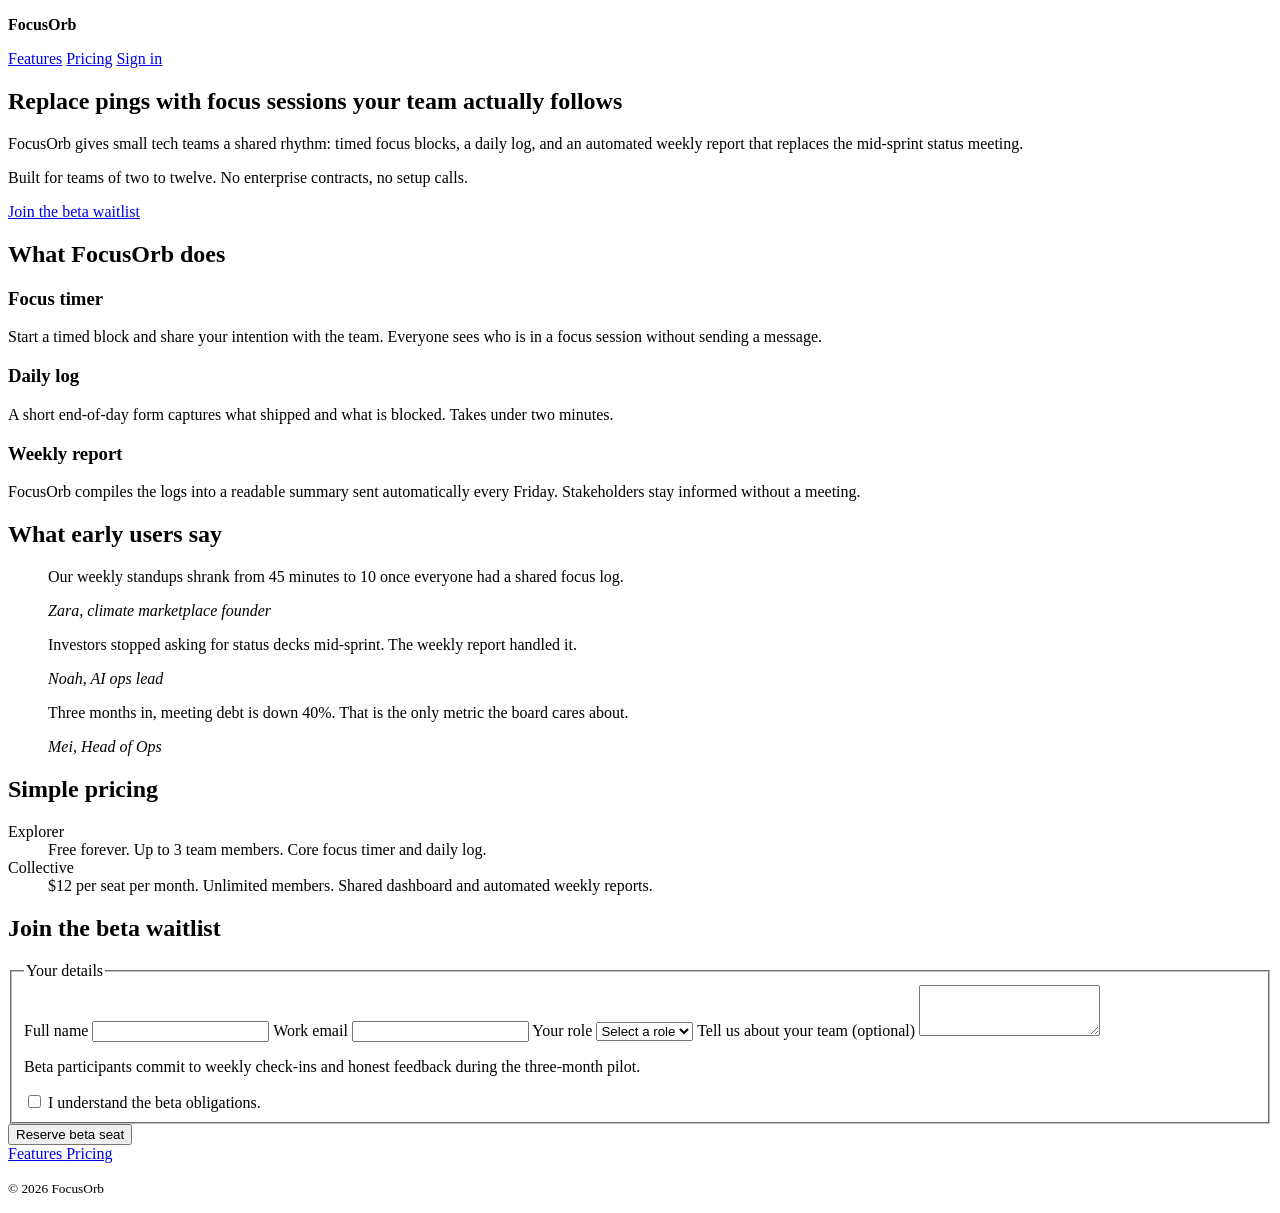
==== focusorb.html @ a74c460d "add FocusOrb styles and update project files" ====
<!DOCTYPE html>
<html lang="en">

<head>
    <meta charset="UTF-8">
    <meta name="viewport" content="width=device-width, initial-scale=1.0">

    <title>FocusOrb · Gentle productivity rituals</title>

    <link rel="stylesheet" href="styles.css">
</head>

<body>

    <header>
        <p><strong>FocusOrb</strong></p>

        <nav aria-label="Main">
            <a href="#features">Features</a>
            <a href="#pricing">Pricing</a>
            <a href="#waitlist">Sign in</a>
        </nav>
    </header>

    <main>

        <section id="hero" aria-labelledby="hero-title">

            <h1 id="hero-title">
                Replace pings with focus sessions your team actually follows
            </h1>

            <p>
                FocusOrb gives small tech teams a shared rhythm:
                timed focus blocks, a daily log, and an automated
                weekly report that replaces the mid-sprint status meeting.
            </p>

            <p>
                Built for teams of two to twelve.
                No enterprise contracts, no setup calls.
            </p>

            <a class="cta" href="#waitlist">
                Join the beta waitlist
            </a>

        </section>


        <section id="features" aria-labelledby="features-title">

            <h2 id="features-title">
                What FocusOrb does
            </h2>

            <article class="feature-card">

                <h3>Focus timer</h3>

                <p>
                    Start a timed block and share your intention with the team.
                    Everyone sees who is in a focus session without sending a message.
                </p>

            </article>


            <article class="feature-card">

                <h3>Daily log</h3>

                <p>
                    A short end-of-day form captures what shipped and what is blocked.
                    Takes under two minutes.
                </p>

            </article>


            <article class="feature-card">

                <h3>Weekly report</h3>

                <p>
                    FocusOrb compiles the logs into a readable summary
                    sent automatically every Friday.
                    Stakeholders stay informed without a meeting.
                </p>

            </article>

        </section>


        <section id="testimonials" aria-labelledby="voices-title">

            <h2 id="voices-title">
                What early users say
            </h2>


            <blockquote class="testimonial">

                <p>
                    Our weekly standups shrank from 45 minutes to 10
                    once everyone had a shared focus log.
                </p>

                <cite>
                    Zara, climate marketplace founder
                </cite>

            </blockquote>


            <blockquote class="testimonial">

                <p>
                    Investors stopped asking for status decks mid-sprint.
                    The weekly report handled it.
                </p>

                <cite>
                    Noah, AI ops lead
                </cite>

            </blockquote>


            <blockquote class="testimonial">

                <p>
                    Three months in, meeting debt is down 40%.
                    That is the only metric the board cares about.
                </p>

                <cite>
                    Mei, Head of Ops
                </cite>

            </blockquote>

        </section>


        <section id="pricing" aria-labelledby="pricing-title">

            <h2 id="pricing-title">
                Simple pricing
            </h2>

            <dl>

                <dt>Explorer</dt>

                <dd>
                    Free forever. Up to 3 team members.
                    Core focus timer and daily log.
                </dd>


                <dt>Collective</dt>

                <dd>
                    $12 per seat per month.
                    Unlimited members.
                    Shared dashboard and automated weekly reports.
                </dd>

            </dl>

        </section>


        <section id="waitlist" aria-labelledby="waitlist-title">

            <h2 id="waitlist-title">
                Join the beta waitlist
            </h2>


            <form>

                <fieldset>

                    <legend>Your details</legend>


                    <label for="fullname">
                        Full name
                    </label>

                    <input
                        id="fullname"
                        name="fullname"
                        type="text"
                        autocomplete="name"
                        required
                    >


                    <label for="email">
                        Work email
                    </label>

                    <input
                        id="email"
                        name="email"
                        type="email"
                        autocomplete="email"
                        required
                    >


                    <label for="role">
                        Your role
                    </label>

                    <select id="role" name="role" required>

                        <option value="">
                            Select a role
                        </option>

                        <option value="founder">
                            Founder
                        </option>

                        <option value="operator">
                            Operator
                        </option>

                        <option value="engineer">
                            Engineer
                        </option>

                        <option value="designer">
                            Designer
                        </option>

                    </select>


                    <label for="message">
                        Tell us about your team (optional)
                    </label>

                    <textarea
                        id="message"
                        name="message"
                        rows="3"
                    ></textarea>


                    <p id="beta-info">
                        Beta participants commit to weekly check-ins
                        and honest feedback during the three-month pilot.
                    </p>


                    <label class="consent">

                        <input
                            type="checkbox"
                            name="beta_ack"
                            aria-describedby="beta-info"
                            required
                        >

                        I understand the beta obligations.

                    </label>

                </fieldset>


                <button type="submit">
                    Reserve beta seat
                </button>

            </form>

        </section>

    </main>


    <footer>

        <nav aria-label="Footer">

            <a href="#features">
                Features
            </a>

            <a href="#pricing">
                Pricing
            </a>

        </nav>

        <p>
            <small>
                &copy; 2026 FocusOrb
            </small>
        </p>

    </footer>

</body>

</html>
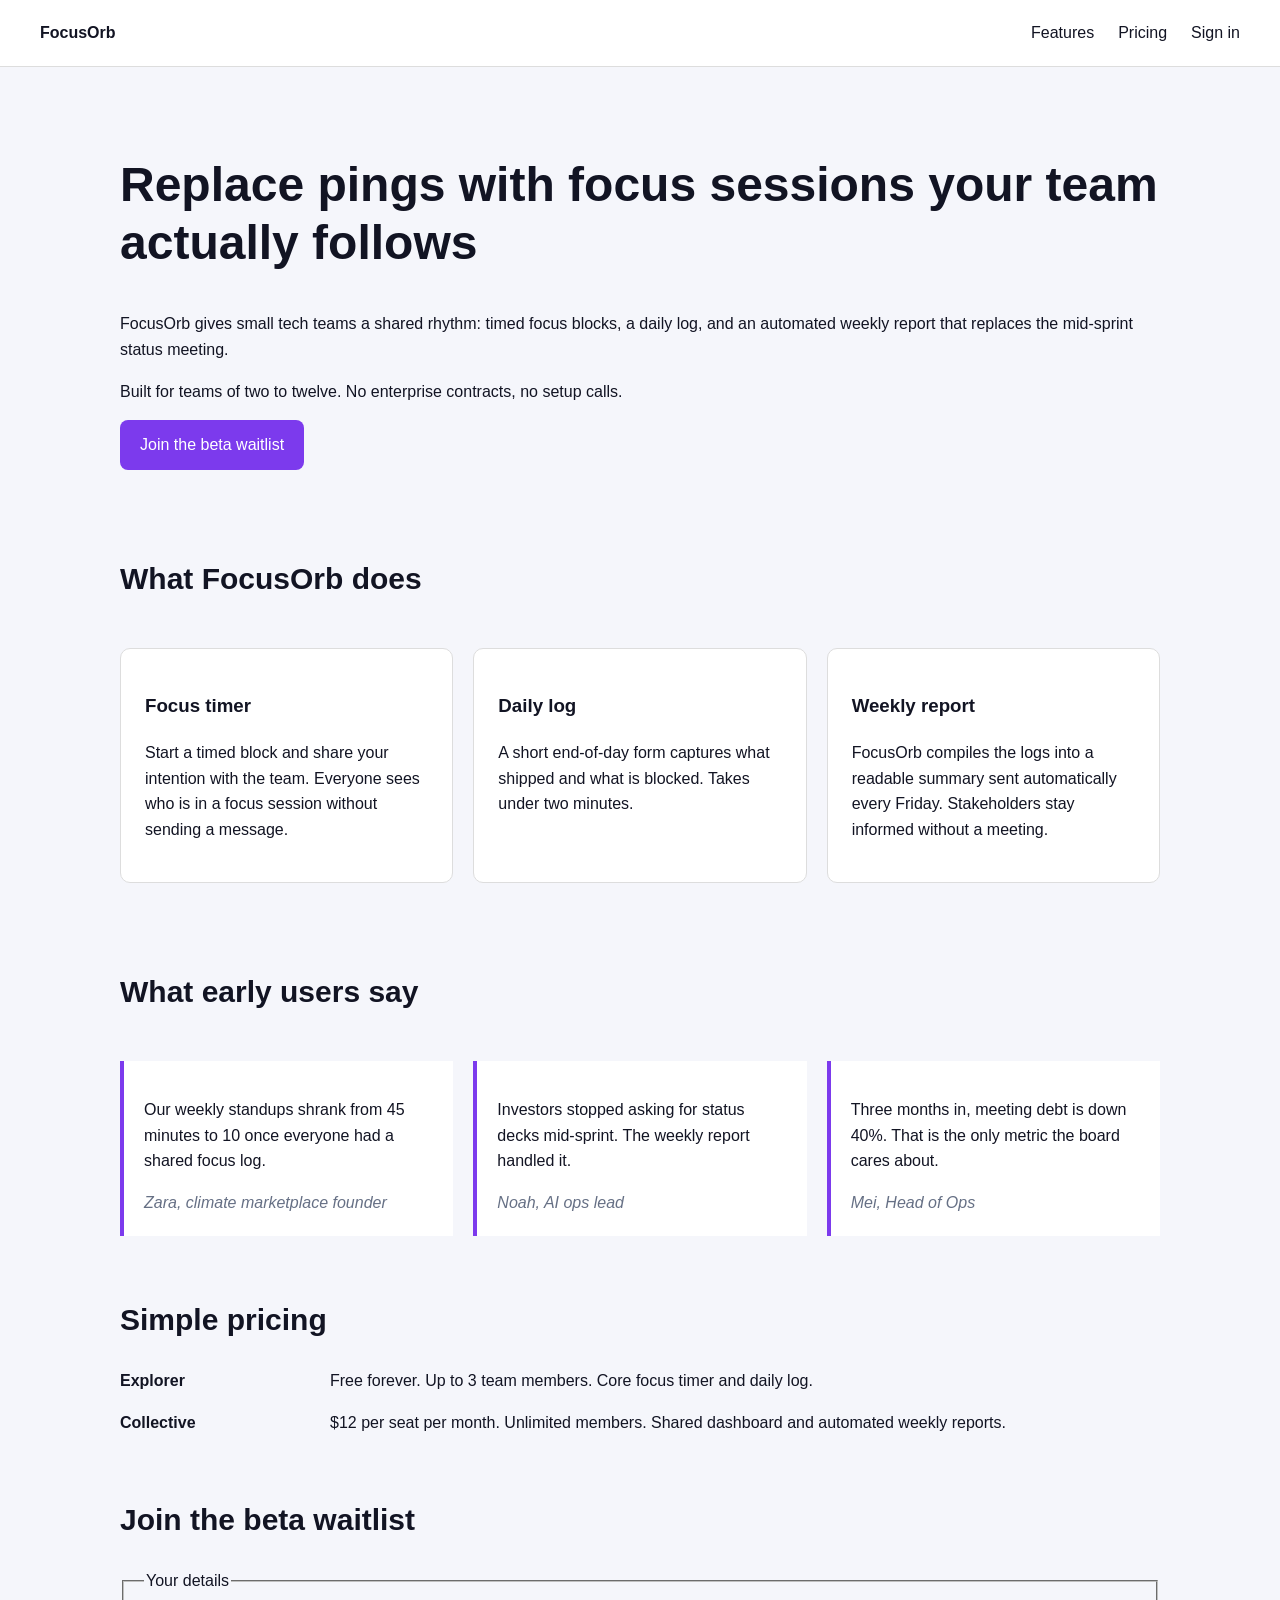
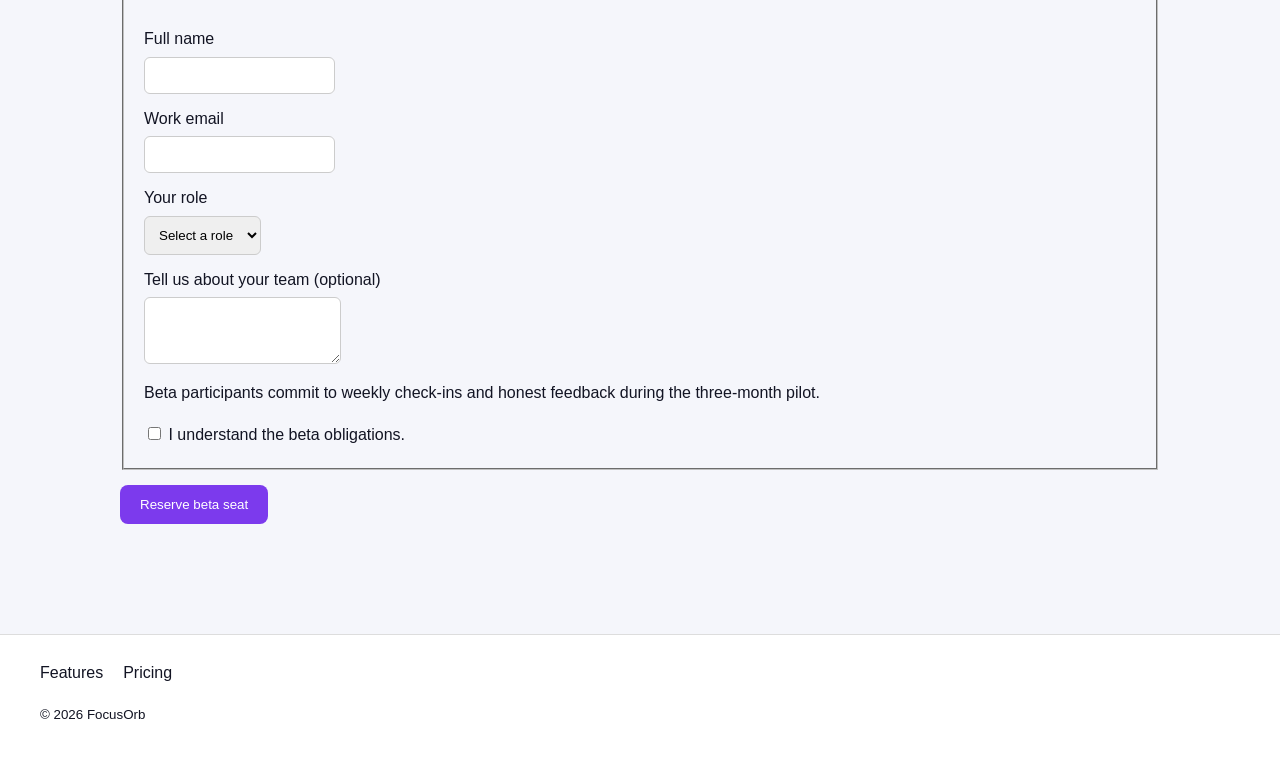
==== commit 17c393ea: "update FocusOrb landing page" ====
--- a/focusorb.html
+++ b/focusorb.html
@@ -32,8 +32,8 @@
 
             <p>
                 FocusOrb gives small tech teams a shared rhythm:
-                timed focus blocks, a daily log, and an automated
-                weekly report that replaces the mid-sprint status meeting.
+                timed focus blocks, a daily log, and an automated weekly report
+                that replaces the mid-sprint status meeting.
             </p>
 
             <p>
@@ -55,31 +55,24 @@
             </h2>
 
             <article class="feature-card">
-
                 <h3>Focus timer</h3>
 
                 <p>
                     Start a timed block and share your intention with the team.
                     Everyone sees who is in a focus session without sending a message.
                 </p>
-
             </article>
 
-
             <article class="feature-card">
-
                 <h3>Daily log</h3>
 
                 <p>
                     A short end-of-day form captures what shipped and what is blocked.
                     Takes under two minutes.
                 </p>
-
             </article>
 
-
             <article class="feature-card">
-
                 <h3>Weekly report</h3>
 
                 <p>
@@ -87,7 +80,6 @@
                     sent automatically every Friday.
                     Stakeholders stay informed without a meeting.
                 </p>
-
             </article>
 
         </section>
@@ -99,9 +91,7 @@
                 What early users say
             </h2>
 
-
             <blockquote class="testimonial">
-
                 <p>
                     Our weekly standups shrank from 45 minutes to 10
                     once everyone had a shared focus log.
@@ -110,12 +100,9 @@
                 <cite>
                     Zara, climate marketplace founder
                 </cite>
-
             </blockquote>
 
-
             <blockquote class="testimonial">
-
                 <p>
                     Investors stopped asking for status decks mid-sprint.
                     The weekly report handled it.
@@ -124,12 +111,9 @@
                 <cite>
                     Noah, AI ops lead
                 </cite>
-
             </blockquote>
 
-
             <blockquote class="testimonial">
-
                 <p>
                     Three months in, meeting debt is down 40%.
                     That is the only metric the board cares about.
@@ -138,7 +122,6 @@
                 <cite>
                     Mei, Head of Ops
                 </cite>
-
             </blockquote>
 
         </section>
@@ -158,7 +141,6 @@
                     Free forever. Up to 3 team members.
                     Core focus timer and daily log.
                 </dd>
-
 
                 <dt>Collective</dt>
 
@@ -179,13 +161,11 @@
                 Join the beta waitlist
             </h2>
 
-
             <form>
 
                 <fieldset>
 
                     <legend>Your details</legend>
-
 
                     <label for="fullname">
                         Full name
@@ -199,7 +179,6 @@
                         required
                     >
 
-
                     <label for="email">
                         Work email
                     </label>
@@ -212,7 +191,6 @@
                         required
                     >
 
-
                     <label for="role">
                         Your role
                     </label>
@@ -240,7 +218,6 @@
                         </option>
 
                     </select>
-
 
                     <label for="message">
                         Tell us about your team (optional)
@@ -252,12 +229,10 @@
                         rows="3"
                     ></textarea>
 
-
                     <p id="beta-info">
                         Beta participants commit to weekly check-ins
                         and honest feedback during the three-month pilot.
                     </p>
-
 
                     <label class="consent">
 
@@ -274,7 +249,6 @@
 
                 </fieldset>
 
-
                 <button type="submit">
                     Reserve beta seat
                 </button>
@@ -289,21 +263,12 @@
     <footer>
 
         <nav aria-label="Footer">
-
-            <a href="#features">
-                Features
-            </a>
-
-            <a href="#pricing">
-                Pricing
-            </a>
-
+            <a href="#features">Features</a>
+            <a href="#pricing">Pricing</a>
         </nav>
 
         <p>
-            <small>
-                &copy; 2026 FocusOrb
-            </small>
+            <small>&copy; 2026 FocusOrb</small>
         </p>
 
     </footer>
--- a/styles.css
+++ b/styles.css
@@ -0,0 +1,173 @@
+* {
+  box-sizing: border-box;
+}
+
+body {
+  margin: 0;
+  font-family: Arial, sans-serif;
+  color: #121423;
+  background-color: #f5f6fb;
+  line-height: 1.6;
+}
+
+header {
+  display: flex;
+  justify-content: space-between;
+  align-items: center;
+  padding: 20px 40px;
+  background: white;
+  border-bottom: 1px solid #ddd;
+}
+
+header p {
+  margin: 0;
+}
+
+header nav {
+  display: flex;
+  gap: 24px;
+}
+
+header nav a,
+footer nav a {
+  color: #121423;
+  text-decoration: none;
+}
+
+main {
+  max-width: 1100px;
+  margin: 0 auto;
+  padding: 50px 30px;
+}
+
+section {
+  margin-bottom: 60px;
+}
+
+h1 {
+  font-size: 48px;
+  line-height: 1.2;
+}
+
+h2 {
+  font-size: 30px;
+}
+
+.cta {
+  display: inline-block;
+  padding: 12px 20px;
+  background: #7c3aed;
+  color: white;
+  text-decoration: none;
+  border-radius: 8px;
+}
+
+#features {
+  display: grid;
+  grid-template-columns: repeat(3, 1fr);
+  gap: 20px;
+}
+
+#features h2 {
+  grid-column: 1 / -1;
+}
+
+.feature-card {
+  padding: 24px;
+  background: white;
+  border: 1px solid #ddd;
+  border-radius: 10px;
+}
+
+#testimonials {
+  display: flex;
+  flex-wrap: wrap;
+  gap: 20px;
+}
+
+#testimonials h2 {
+  flex-basis: 100%;
+}
+
+.testimonial {
+  flex: 1 1 260px;
+  margin: 0;
+  padding: 20px;
+  background: white;
+  border-left: 4px solid #7c3aed;
+}
+
+.testimonial cite {
+  color: #667085;
+}
+
+#pricing dl {
+  display: grid;
+  grid-template-columns: 180px 1fr;
+  gap: 16px 30px;
+}
+
+#pricing dt {
+  font-weight: bold;
+}
+
+#pricing dd {
+  margin: 0;
+}
+
+fieldset {
+  padding: 20px;
+}
+
+label {
+  display: block;
+  margin-top: 12px;
+}
+
+input,
+select,
+textarea {
+  display: block;
+  padding: 10px;
+  margin-top: 5px;
+  border: 1px solid #ccc;
+  border-radius: 6px;
+}
+
+.consent input {
+  display: inline;
+}
+
+button {
+  margin-top: 15px;
+  padding: 12px 20px;
+  background: #7c3aed;
+  color: white;
+  border: 0;
+  border-radius: 8px;
+}
+
+footer {
+  padding: 25px 40px;
+  background: white;
+  border-top: 1px solid #ddd;
+}
+
+footer nav {
+  display: flex;
+  gap: 20px;
+}
+
+.cta:hover,
+button:hover {
+  background-color: #5b21b6;
+}
+
+a:focus-visible,
+input:focus-visible,
+select:focus-visible,
+textarea:focus-visible,
+button:focus-visible {
+  outline: 3px solid #7c3aed;
+  outline-offset: 3px;
+}
